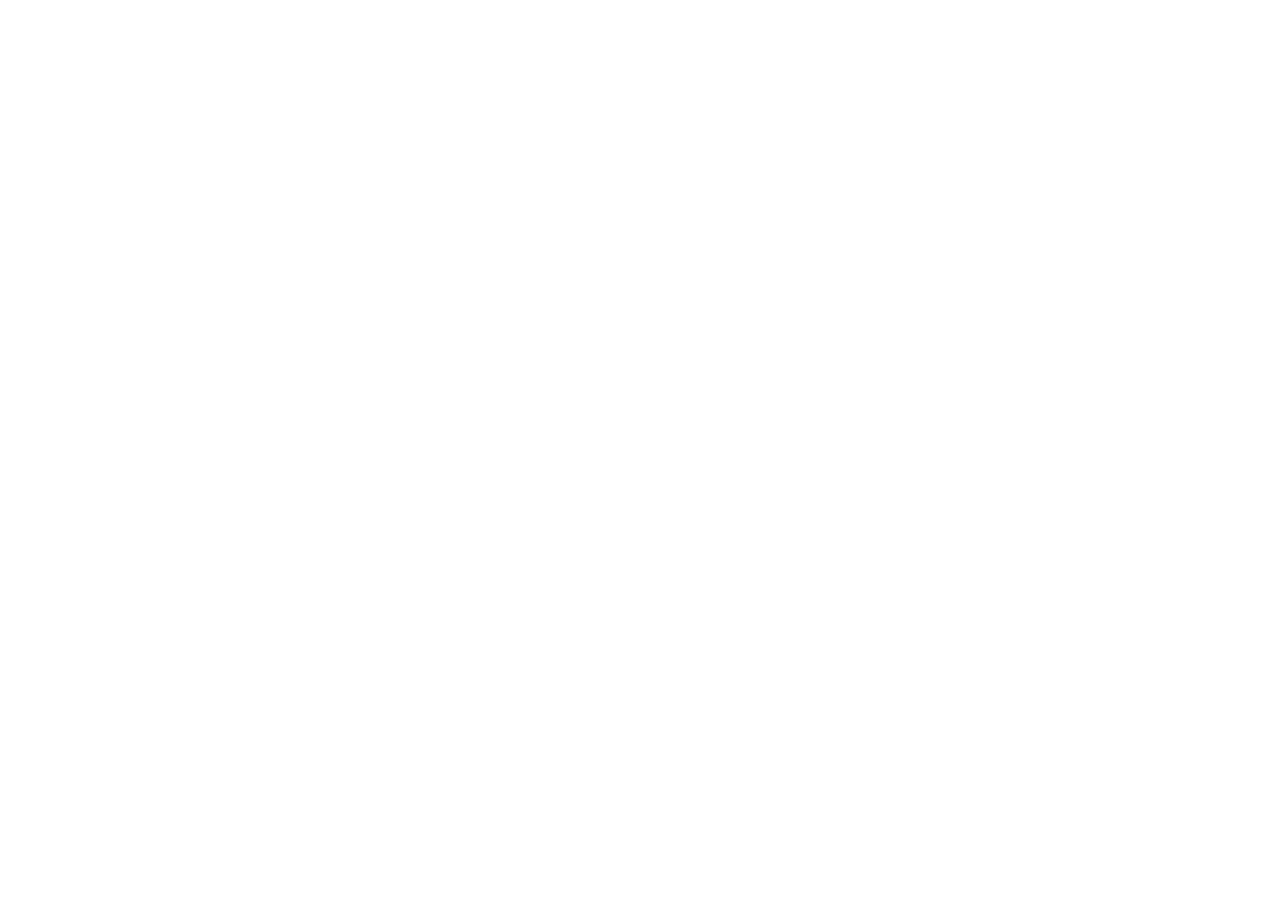
==== index.html @ 645c2c2f "added html" ====
<!DOCTYPE html>
<html lang="en">
<head>
    <meta charset="UTF-8">
    <meta name="viewport" content="width=device-width, initial-scale=1.0">
    <title>Document</title>
</head>
<body>
    
</body>
</html>
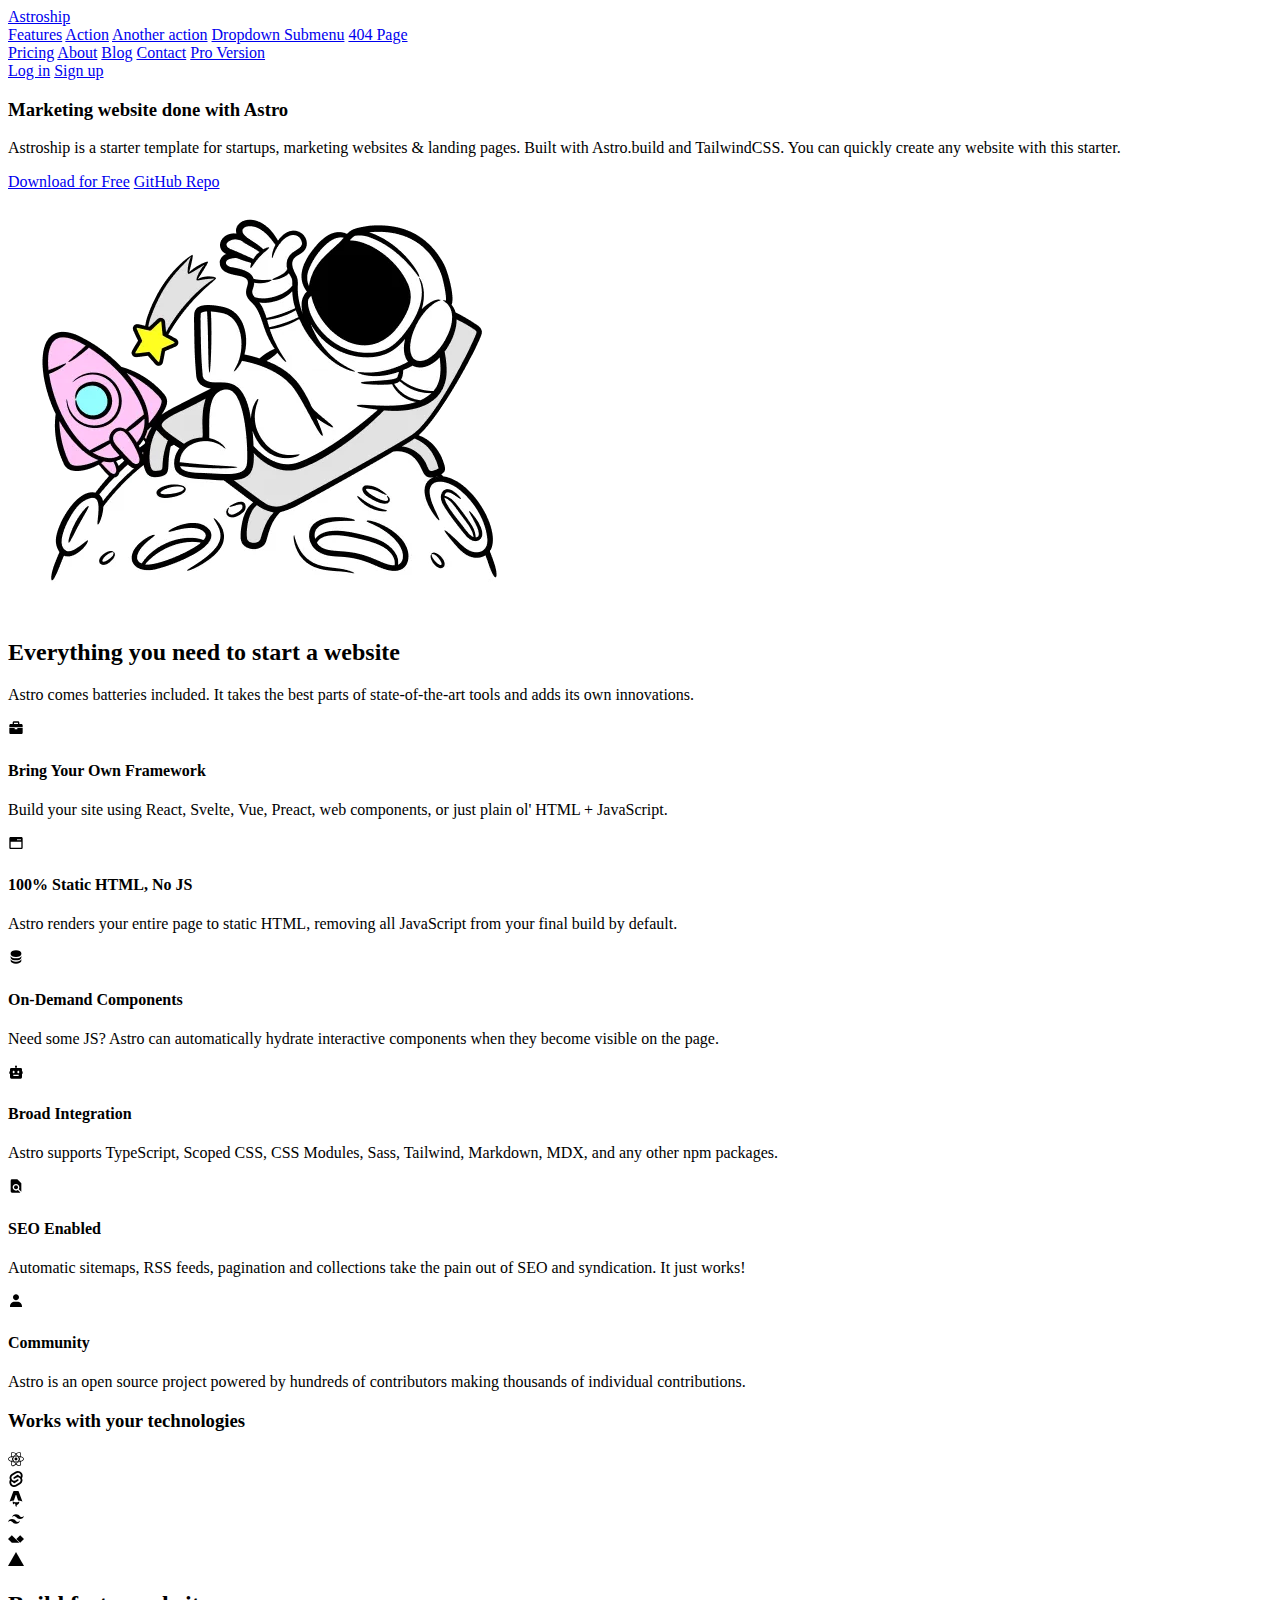
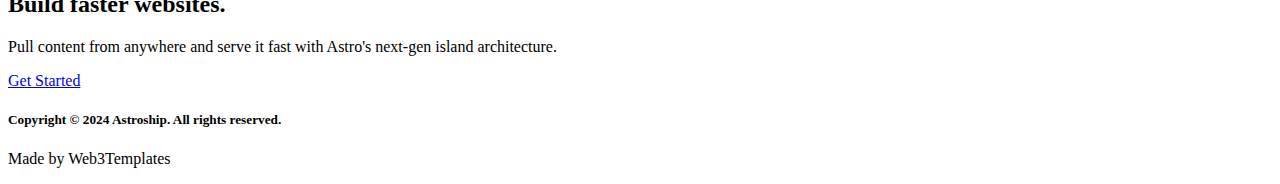
==== commit 688ef7f1: "added index" ====
--- a/index.html
+++ b/index.html
@@ -6,6 +6,232 @@
     <title>Document</title>
 </head>
 <body>
-    
+    <!--NAVBAR DELLA PAGINA-->
+    <nav>
+        <div class="nav__nav-left">
+            <div class="nav__nav-left-logo">
+                <a href="https://astroship.web3templates.com/">Astroship</a>
+            </div>
+        </div>
+        <div class="nav__nav-center">
+            <div class="nav__nav-center-feature">
+                <a href="#">Features</a>
+                <a href="https://astroship.web3templates.com/">Action</a>
+                <a href="https://astroship.web3templates.com/#">Another action</a>
+                <a href="https://astroship.web3templates.com/#">Dropdown Submenu</a>
+                <a href="https://astroship.web3templates.com/404">404 Page</a>
+            </div>
+            <div class="nav__nav-center-feature-menu">
+                <a href="https://astroship.web3templates.com/pricing">Pricing</a>
+                <a href="https://astroship.web3templates.com/about">About</a>
+                <a href="https://astroship.web3templates.com/blog">Blog</a>
+                <a href="https://astroship.web3templates.com/contact">Contact</a>
+                <a href="https://astroship-pro.web3templates.com/">Pro Version</a>
+            </div>
+        </div>
+        <div class="nav__nav-right">
+            <div class="">
+                <a href="https://astroship.web3templates.com/#">Log in</a>
+                <a href="https://astroship.web3templates.com/#https://astroship.web3templates.com/#">Sign up</a>
+            </div>
+        </div>
+    </nav>
+    <!--HEADER DELLA PAGINA-->
+    <header>
+        <div class="header__header-left">
+            <h3>Marketing website done with Astro</h3>
+            <p>Astroship is a starter template for startups, marketing websites & landing pages. Built with Astro.build
+                and TailwindCSS. You can quickly create any website with this starter.</p>
+            <a href="https://web3templates.com/templates/astroship-starter-website-template-for-astro">Download for
+                Free</a>
+            <a href="https://github.com/surjithctly/astroship">GitHub Repo</a>
+        </div>
+        <div class="header__header-right">
+            <img src="hero.DlKDY3ml_Z1VhsC8.webp" alt="Austronaut in the air">
+        </div>
+    </header>
+    <!--MAIN DELLA PAGINA-->
+    <main>
+        <!--SEZIONE UNO-->
+        <section>
+            <div class="main__main-top">
+                <div class="main__main-top-titolo">
+                    <h2>Everything you need to start a website</h2>
+                    <p>Astro comes batteries included. It takes the best parts of state-of-the-art tools and adds its
+                        own
+                        innovations.</p>
+                </div>
+            </div>
+            <div class="main__main-top-content-1">
+                <svg width="1em" height="1em" viewBox="0 0 24 24" class="text-white" data-icon="bx:bxs-briefcase">
+                    <symbol id="ai:bx:bxs-briefcase">
+                        <path
+                            d="M20 6h-3V4c0-1.103-.897-2-2-2H9c-1.103 0-2 .897-2 2v2H4c-1.103 0-2 .897-2 2v3h20V8c0-1.103-.897-2-2-2zM9 4h6v2H9V4zm5 10h-4v-2H2v7c0 1.103.897 2 2 2h16c1.103 0 2-.897 2-2v-7h-8v2z"
+                            fill="currentColor"></path>
+                    </symbol>
+                    <use xlink:href="#ai:bx:bxs-briefcase"></use>
+                </svg>
+                <h4>Bring Your Own Framework</h4>
+                <p>Build your site using React, Svelte, Vue, Preact, web components, or just plain ol' HTML +
+                    JavaScript.</p>
+            </div>
+            <div class="main__main-top-content-2">
+                <svg width="1em" height="1em" viewBox="0 0 24 24" class="text-white" data-icon="bx:bxs-window-alt">
+                    <symbol id="ai:bx:bxs-window-alt">
+                        <path
+                            d="M20 3H4c-1.103 0-2 .897-2 2v14c0 1.103.897 2 2 2h16c1.103 0 2-.897 2-2V5c0-1.103-.897-2-2-2zm-3 3h2v2h-2V6zm-3 0h2v2h-2V6zM4 19v-9h16.001l.001 9H4z"
+                            fill="currentColor"></path>
+                    </symbol>
+                    <use xlink:href="#ai:bx:bxs-window-alt"></use>
+                </svg>
+                <h4>100% Static HTML, No JS</h4>
+                <p>Astro renders your entire page to static HTML, removing all JavaScript from your final build by
+                    default.</p>
+            </div>
+            <div class="main__main-top-content-3">
+                <svg width="1em" height="1em" viewBox="0 0 24 24" class="text-white" data-icon="bx:bxs-data">
+                    <symbol id="ai:bx:bxs-data">
+                        <path
+                            d="M20 6c0-2.168-3.663-4-8-4S4 3.832 4 6v2c0 2.168 3.663 4 8 4s8-1.832 8-4V6zm-8 13c-4.337 0-8-1.832-8-4v3c0 2.168 3.663 4 8 4s8-1.832 8-4v-3c0 2.168-3.663 4-8 4z"
+                            fill="currentColor"></path>
+                        <path d="M20 10c0 2.168-3.663 4-8 4s-8-1.832-8-4v3c0 2.168 3.663 4 8 4s8-1.832 8-4v-3z"
+                            fill="currentColor"></path>
+                    </symbol>
+                    <use xlink:href="#ai:bx:bxs-data"></use>
+                </svg>
+                <h4>On-Demand Components</h4>
+                <p>Need some JS? Astro can automatically hydrate interactive components when they become visible on the
+                    page.</p>
+            </div>
+            <div class="main__main-top-content-4">
+                <svg width="1em" height="1em" viewBox="0 0 24 24" class="text-white" data-icon="bx:bxs-bot">
+                    <symbol id="ai:bx:bxs-bot">
+                        <path
+                            d="M21 10.975V8a2 2 0 0 0-2-2h-6V4.688c.305-.274.5-.668.5-1.11a1.5 1.5 0 0 0-3 0c0 .442.195.836.5 1.11V6H5a2 2 0 0 0-2 2v2.998l-.072.005A.999.999 0 0 0 2 12v2a1 1 0 0 0 1 1v5a2 2 0 0 0 2 2h14a2 2 0 0 0 2-2v-5a1 1 0 0 0 1-1v-1.938a1.004 1.004 0 0 0-.072-.455c-.202-.488-.635-.605-.928-.632zM7 12c0-1.104.672-2 1.5-2s1.5.896 1.5 2s-.672 2-1.5 2S7 13.104 7 12zm8.998 6c-1.001-.003-7.997 0-7.998 0v-2s7.001-.002 8.002 0l-.004 2zm-.498-4c-.828 0-1.5-.896-1.5-2s.672-2 1.5-2s1.5.896 1.5 2s-.672 2-1.5 2z"
+                            fill="currentColor"></path>
+                    </symbol>
+                    <use xlink:href="#ai:bx:bxs-bot"></use>
+                </svg>
+                <h4>Broad Integration</h4>
+                <p>Astro supports TypeScript, Scoped CSS, CSS Modules, Sass, Tailwind, Markdown, MDX, and any other npm
+                    packages.</p>
+            </div>
+            <div class="main__main-content-top-5">
+                <svg width="1em" height="1em" viewBox="0 0 24 24" class="text-white" data-icon="bx:bxs-file-find">
+                    <symbol id="ai:bx:bxs-file-find">
+                        <path
+                            d="M6 22h12c.178 0 .348-.03.512-.074l-3.759-3.759A4.966 4.966 0 0 1 12 19c-2.757 0-5-2.243-5-5s2.243-5 5-5s5 2.243 5 5a4.964 4.964 0 0 1-.833 2.753l3.759 3.759c.044-.164.074-.334.074-.512V8l-6-6H6a2 2 0 0 0-2 2v16a2 2 0 0 0 2 2z"
+                            fill="currentColor"></path>
+                        <circle cx="12" cy="14" r="3" fill="currentColor"></circle>
+                    </symbol>
+                    <use xlink:href="#ai:bx:bxs-file-find"></use>
+                </svg>
+                <h4>SEO Enabled</h4>
+                <p>Automatic sitemaps, RSS feeds, pagination and collections take the pain out of SEO and syndication.
+                    It just works!</p>
+            </div>
+            <div class="main__main-content-top-6">
+                <div class="mt-1 bg-black rounded-full  p-2 w-8 h-8 shrink-0"> <svg width="1em" height="1em"
+                        viewBox="0 0 24 24" class="text-white" data-icon="bx:bxs-user">
+                        <symbol id="ai:bx:bxs-user">
+                            <path
+                                d="M7.5 6.5C7.5 8.981 9.519 11 12 11s4.5-2.019 4.5-4.5S14.481 2 12 2S7.5 4.019 7.5 6.5zM20 21h1v-1c0-3.859-3.141-7-7-7h-4c-3.86 0-7 3.141-7 7v1h17z"
+                                fill="currentColor"></path>
+                        </symbol>
+                        <use xlink:href="#ai:bx:bxs-user"></use>
+                    </svg> </div>
+                <h4>Community</h4>
+                <p>Astro is an open source project powered by hundreds of contributors making thousands of individual
+                    contributions.</p>
+            </div>
+        </section>
+        <!--SEZIONE DUE-->
+        <section>
+            <div class="main__main-center">
+                <div class="main__main-center-top">
+                    <h3>Works with your technologies</h3>
+                </div>
+                <div class="main__main-center-bottom">
+                    <div class="main__main-center-bottom-logo-1">
+                        <svg width="1em" height="1em" viewBox="0 0 24 24" class="size-8 md:size-12"
+                            data-icon="simple-icons:react">
+                            <symbol id="ai:simple-icons:react">
+                                <path fill="currentColor"
+                                    d="M14.23 12.004a2.236 2.236 0 0 1-2.235 2.236a2.236 2.236 0 0 1-2.236-2.236a2.236 2.236 0 0 1 2.235-2.236a2.236 2.236 0 0 1 2.236 2.236m2.648-10.69c-1.346 0-3.107.96-4.888 2.622c-1.78-1.653-3.542-2.602-4.887-2.602c-.41 0-.783.093-1.106.278c-1.375.793-1.683 3.264-.973 6.365C1.98 8.917 0 10.42 0 12.004c0 1.59 1.99 3.097 5.043 4.03c-.704 3.113-.39 5.588.988 6.38c.32.187.69.275 1.102.275c1.345 0 3.107-.96 4.888-2.624c1.78 1.654 3.542 2.603 4.887 2.603c.41 0 .783-.09 1.106-.275c1.374-.792 1.683-3.263.973-6.365C22.02 15.096 24 13.59 24 12.004c0-1.59-1.99-3.097-5.043-4.032c.704-3.11.39-5.587-.988-6.38a2.17 2.17 0 0 0-1.092-.278zm-.005 1.09v.006c.225 0 .406.044.558.127c.666.382.955 1.835.73 3.704c-.054.46-.142.945-.25 1.44a23.5 23.5 0 0 0-3.107-.534A24 24 0 0 0 12.769 4.7c1.592-1.48 3.087-2.292 4.105-2.295zm-9.77.02c1.012 0 2.514.808 4.11 2.28c-.686.72-1.37 1.537-2.02 2.442a23 23 0 0 0-3.113.538a15 15 0 0 1-.254-1.42c-.23-1.868.054-3.32.714-3.707c.19-.09.4-.127.563-.132zm4.882 3.05q.684.704 1.36 1.564c-.44-.02-.89-.034-1.345-.034q-.691-.001-1.36.034c.44-.572.895-1.096 1.345-1.565zM12 8.1c.74 0 1.477.034 2.202.093q.61.874 1.183 1.86q.557.961 1.018 1.946c-.308.655-.646 1.31-1.013 1.95c-.38.66-.773 1.288-1.18 1.87a25.6 25.6 0 0 1-4.412.005a27 27 0 0 1-1.183-1.86q-.557-.961-1.018-1.946a25 25 0 0 1 1.013-1.954c.38-.66.773-1.286 1.18-1.868A25 25 0 0 1 12 8.098zm-3.635.254c-.24.377-.48.763-.704 1.16q-.336.585-.635 1.174c-.265-.656-.49-1.31-.676-1.947c.64-.15 1.315-.283 2.015-.386zm7.26 0q1.044.153 2.006.387c-.18.632-.405 1.282-.66 1.933a26 26 0 0 0-1.345-2.32zm3.063.675q.727.226 1.375.498c1.732.74 2.852 1.708 2.852 2.476c-.005.768-1.125 1.74-2.857 2.475c-.42.18-.88.342-1.355.493a24 24 0 0 0-1.1-2.98c.45-1.017.81-2.01 1.085-2.964zm-13.395.004c.278.96.645 1.957 1.1 2.98a23 23 0 0 0-1.086 2.964c-.484-.15-.944-.318-1.37-.5c-1.732-.737-2.852-1.706-2.852-2.474s1.12-1.742 2.852-2.476c.42-.18.88-.342 1.356-.494m11.678 4.28c.265.657.49 1.312.676 1.948c-.64.157-1.316.29-2.016.39a26 26 0 0 0 1.341-2.338zm-9.945.02c.2.392.41.783.64 1.175q.345.586.705 1.143a22 22 0 0 1-2.006-.386c.18-.63.406-1.282.66-1.933zM17.92 16.32c.112.493.2.968.254 1.423c.23 1.868-.054 3.32-.714 3.708c-.147.09-.338.128-.563.128c-1.012 0-2.514-.807-4.11-2.28c.686-.72 1.37-1.536 2.02-2.44c1.107-.118 2.154-.3 3.113-.54zm-11.83.01c.96.234 2.006.415 3.107.532c.66.905 1.345 1.727 2.035 2.446c-1.595 1.483-3.092 2.295-4.11 2.295a1.2 1.2 0 0 1-.553-.132c-.666-.38-.955-1.834-.73-3.703c.054-.46.142-.944.25-1.438zm4.56.64q.661.032 1.345.034q.691.001 1.36-.034c-.44.572-.895 1.095-1.345 1.565q-.684-.706-1.36-1.565">
+                                </path>
+                            </symbol>
+                            <use xlink:href="#ai:simple-icons:react"></use>
+                        </svg>
+                    </div>
+                    <div class="main__main-center-bottom-logo-2">
+                        <svg width="1em" height="1em" viewBox="0 0 24 24" class="size-8 md:size-12"
+                            data-icon="simple-icons:svelte">
+                            <symbol id="ai:simple-icons:svelte">
+                                <path fill="currentColor"
+                                    d="M10.354 21.125a4.44 4.44 0 0 1-4.765-1.767a4.1 4.1 0 0 1-.703-3.107a4 4 0 0 1 .134-.522l.105-.321l.287.21a7.2 7.2 0 0 0 2.186 1.092l.208.063l-.02.208a1.25 1.25 0 0 0 .226.83a1.34 1.34 0 0 0 1.435.533a1.2 1.2 0 0 0 .343-.15l5.59-3.562a1.16 1.16 0 0 0 .524-.778a1.24 1.24 0 0 0-.211-.937a1.34 1.34 0 0 0-1.435-.533a1.2 1.2 0 0 0-.343.15l-2.133 1.36a4 4 0 0 1-1.135.499a4.44 4.44 0 0 1-4.765-1.766a4.1 4.1 0 0 1-.702-3.108a3.86 3.86 0 0 1 1.742-2.582l5.589-3.563a4 4 0 0 1 1.135-.499a4.44 4.44 0 0 1 4.765 1.767a4.1 4.1 0 0 1 .703 3.107a4 4 0 0 1-.134.522l-.105.321l-.286-.21a7.2 7.2 0 0 0-2.187-1.093l-.208-.063l.02-.207a1.25 1.25 0 0 0-.226-.831a1.34 1.34 0 0 0-1.435-.532a1.2 1.2 0 0 0-.343.15L8.62 9.368a1.16 1.16 0 0 0-.524.778a1.24 1.24 0 0 0 .211.937a1.34 1.34 0 0 0 1.435.533a1.2 1.2 0 0 0 .344-.151l2.132-1.36a4 4 0 0 1 1.135-.498a4.44 4.44 0 0 1 4.765 1.766a4.1 4.1 0 0 1 .702 3.108a3.86 3.86 0 0 1-1.742 2.583l-5.589 3.562a4 4 0 0 1-1.135.499m10.358-17.95C18.484-.015 14.082-.96 10.9 1.068L5.31 4.63a6.4 6.4 0 0 0-2.896 4.295a6.75 6.75 0 0 0 .666 4.336a6.4 6.4 0 0 0-.96 2.396a6.83 6.83 0 0 0 1.168 5.167c2.229 3.19 6.63 4.135 9.812 2.108l5.59-3.562a6.4 6.4 0 0 0 2.896-4.295a6.76 6.76 0 0 0-.665-4.336a6.4 6.4 0 0 0 .958-2.396a6.83 6.83 0 0 0-1.167-5.168">
+                                </path>
+                            </symbol>
+                            <use xlink:href="#ai:simple-icons:svelte"></use>
+                        </svg>
+                    </div>
+                    <div class="main__main-center-bottom-logo-3">
+                        <svg width="1em" height="1em" viewBox="0 0 24 24" class="size-8 md:size-12"
+                            data-icon="simple-icons:astro">
+                            <symbol id="ai:simple-icons:astro">
+                                <path fill="currentColor"
+                                    d="M8.358 20.162c-1.186-1.07-1.532-3.316-1.038-4.944c.856 1.026 2.043 1.352 3.272 1.535c1.897.283 3.76.177 5.522-.678c.202-.098.388-.229.608-.36c.166.473.209.95.151 1.437c-.14 1.185-.738 2.1-1.688 2.794c-.38.277-.782.525-1.175.787c-1.205.804-1.531 1.747-1.078 3.119l.044.148a3.16 3.16 0 0 1-1.407-1.188a3.3 3.3 0 0 1-.544-1.815c-.004-.32-.004-.642-.048-.958c-.106-.769-.472-1.113-1.161-1.133c-.707-.02-1.267.411-1.415 1.09c-.012.053-.028.104-.045.165zm-5.961-4.445s3.24-1.575 6.49-1.575l2.451-7.565c.092-.366.36-.614.662-.614s.57.248.662.614l2.45 7.565c3.85 0 6.491 1.575 6.491 1.575L16.088.727C15.93.285 15.663 0 15.303 0H8.697c-.36 0-.615.285-.784.727z">
+                                </path>
+                            </symbol>
+                            <use xlink:href="#ai:simple-icons:astro"></use>
+                        </svg>
+                    </div>
+                    <div class="main__main-center-bottom-logo-4">
+                        <svg width="1em" height="1em" viewBox="0 0 24 24" class="size-8 md:size-16"
+                            data-icon="simple-icons:tailwindcss">
+                            <symbol id="ai:simple-icons:tailwindcss">
+                                <path fill="currentColor"
+                                    d="M12.001 4.8q-4.8 0-6 4.8q1.8-2.4 4.2-1.8c.913.228 1.565.89 2.288 1.624C13.666 10.618 15.027 12 18.001 12q4.8 0 6-4.8q-1.8 2.4-4.2 1.8c-.913-.228-1.565-.89-2.288-1.624C16.337 6.182 14.976 4.8 12.001 4.8m-6 7.2q-4.8 0-6 4.8q1.8-2.4 4.2-1.8c.913.228 1.565.89 2.288 1.624c1.177 1.194 2.538 2.576 5.512 2.576q4.8 0 6-4.8q-1.8 2.4-4.2 1.8c-.913-.228-1.565-.89-2.288-1.624C10.337 13.382 8.976 12 6.001 12">
+                                </path>
+                            </symbol>
+                            <use xlink:href="#ai:simple-icons:tailwindcss"></use>
+                        </svg>
+                    </div>
+                    <div class="main__main-center-bottom-logo-5">
+                        <svg width="1em" height="1em" viewBox="0 0 24 24" class="size-8 md:size-16"
+                            data-icon="simple-icons:alpinedotjs">
+                            <symbol id="ai:simple-icons:alpinedotjs">
+                                <path fill="currentColor"
+                                    d="m24 12l-5.72 5.746l-5.724-5.741l5.724-5.75zM5.72 6.254L0 12l5.72 5.746h11.44z">
+                                </path>
+                            </symbol>
+                            <use xlink:href="#ai:simple-icons:alpinedotjs"></use>
+                        </svg>
+                    </div>
+                    <div class="main__main-center-bottom-logo-6">
+                        <svg width="1em" height="1em" viewBox="0 0 24 24" class="size-8 md:size-12"
+                            data-icon="simple-icons:vercel">
+                            <symbol id="ai:simple-icons:vercel">
+                                <path fill="currentColor" d="M24 22.525H0l12-21.05z"></path>
+                            </symbol>
+                            <use xlink:href="#ai:simple-icons:vercel"></use>
+                        </svg>
+                    </div>
+                </div>
+            </div>
+        </section>
+        <!--SEZIONE TRE-->
+        <section>
+            <h2>Build faster websites.</h2>
+            <p>Pull content from anywhere and serve it fast with Astro's next-gen island architecture.</p>
+            <a href="https://astroship.web3templates.com/#">Get Started</a>
+        </section>
+    </main>
+    <!--FOOTER DELLA PAGINA-->
+    <footer>
+        <div class="footer__footer-center">
+            <h5>Copyright © 2024 Astroship. All rights reserved.</h5>
+            <p>Made by Web3Templates</p>
+        </div>
+    </footer>
 </body>
 </html>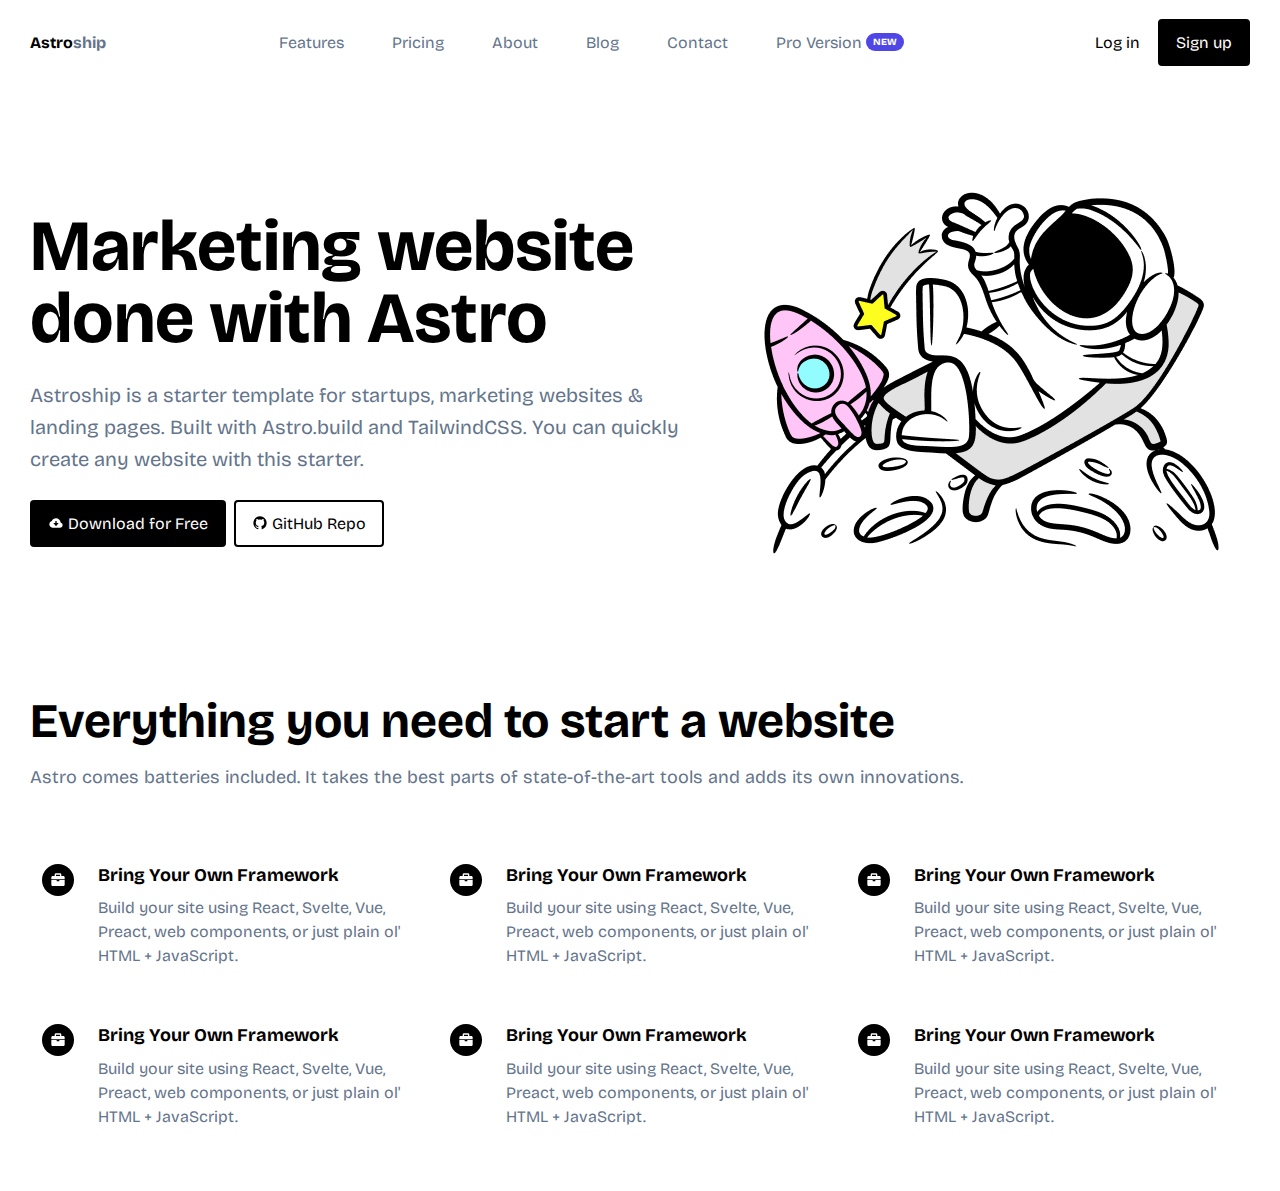
==== commit b3193102: "Added homepage first touch" ====
--- a/index.html
+++ b/index.html
@@ -3,235 +3,160 @@
 <head>
     <meta charset="UTF-8">
     <meta name="viewport" content="width=device-width, initial-scale=1.0">
-    <title>Document</title>
+    <title>AstroShip - Homepage</title>
+    
+    <link rel="stylesheet" href="./css/index.css" />
 </head>
 <body>
-    <!--NAVBAR DELLA PAGINA-->
-    <nav>
-        <div class="nav__nav-left">
-            <div class="nav__nav-left-logo">
-                <a href="https://astroship.web3templates.com/">Astroship</a>
+    
+    <nav class="wrapper justify-center">
+        <div class="container flex items-center">
+            <div class="nav__logo">
+                <a href="/" class="flex">
+                    <span class="nav__logo-left color-primary">Astro</span>
+                    <span class="nav__logo-right">ship</span>
+                </a>
             </div>
-        </div>
-        <div class="nav__nav-center">
-            <div class="nav__nav-center-feature">
-                <a href="#">Features</a>
-                <a href="https://astroship.web3templates.com/">Action</a>
-                <a href="https://astroship.web3templates.com/#">Another action</a>
-                <a href="https://astroship.web3templates.com/#">Dropdown Submenu</a>
-                <a href="https://astroship.web3templates.com/404">404 Page</a>
+            <div class="nav__menu flex flex-grow justify-center">
+                <div class="nav__menu-item">
+                    <a href="/features">Features</a>
+                </div>
+                <div class="nav__menu-item">
+                    <a href="/pricing">Pricing</a>
+                </div>
+                <div class="nav__menu-item">
+                    <a href="/about">About</a>
+                </div>
+                <div class="nav__menu-item">
+                    <a href="/blog">Blog</a>
+                </div>
+                <div class="nav__menu-item">
+                    <a href="/contact">Contact</a>
+                </div>
+                <div class="nav__menu-item flex items-center gap-1">
+                    <a href="/pro-version">Pro Version</a>
+                    <span class="label__new">NEW</span>
+                </div>
             </div>
-            <div class="nav__nav-center-feature-menu">
-                <a href="https://astroship.web3templates.com/pricing">Pricing</a>
-                <a href="https://astroship.web3templates.com/about">About</a>
-                <a href="https://astroship.web3templates.com/blog">Blog</a>
-                <a href="https://astroship.web3templates.com/contact">Contact</a>
-                <a href="https://astroship-pro.web3templates.com/">Pro Version</a>
-            </div>
-        </div>
-        <div class="nav__nav-right">
-            <div class="">
-                <a href="https://astroship.web3templates.com/#">Log in</a>
-                <a href="https://astroship.web3templates.com/#https://astroship.web3templates.com/#">Sign up</a>
+            <div class="nav__actions flex">
+                <button class="btn btn-wt">Log in</button>
+                <button class="btn btn-bb">Sign up</button>
             </div>
         </div>
     </nav>
-    <!--HEADER DELLA PAGINA-->
-    <header>
-        <div class="header__header-left">
-            <h3>Marketing website done with Astro</h3>
-            <p>Astroship is a starter template for startups, marketing websites & landing pages. Built with Astro.build
-                and TailwindCSS. You can quickly create any website with this starter.</p>
-            <a href="https://web3templates.com/templates/astroship-starter-website-template-for-astro">Download for
-                Free</a>
-            <a href="https://github.com/surjithctly/astroship">GitHub Repo</a>
-        </div>
-        <div class="header__header-right">
-            <img src="hero.DlKDY3ml_Z1VhsC8.webp" alt="Austronaut in the air">
+
+    <header class="wrapper section">
+        <div class="container flex items-center">
+            <div class="hero__left">
+                <h1>Marketing website done with Astro</h1>
+                <p>Astroship is a starter template for startups, marketing websites & landing pages. Built with Astro.build and TailwindCSS. You can quickly create any website with this starter.</p>
+                <div class="hero__left-cta flex gap-2">
+                    <button class="btn btn-bb">
+                        <svg width="1em" height="1em" viewBox="0 0 24 24" class="text-white w-5 h-5" data-icon="bx:bxs-cloud-download">  <symbol id="ai:bx:bxs-cloud-download"><path d="M18.944 11.112C18.507 7.67 15.56 5 12 5C9.244 5 6.85 6.61 5.757 9.149C3.609 9.792 2 11.82 2 14c0 2.657 2.089 4.815 4.708 4.971V19H17.99v-.003L18 19c2.206 0 4-1.794 4-4a4.008 4.008 0 0 0-3.056-3.888zM8 12h3V9h2v3h3l-4 5l-4-5z"></path></symbol><use xlink:href="#ai:bx:bxs-cloud-download"></use>  </svg>
+                        Download for Free
+                    </button>
+                    <button class="btn btn-wb">
+                        <svg width="1em" height="1em" viewBox="0 0 24 24" class="text-black w-4 h-4" data-icon="bx:bxl-github">  <symbol id="ai:bx:bxl-github"><path fill-rule="evenodd" clip-rule="evenodd" d="M12.026 2c-5.509 0-9.974 4.465-9.974 9.974c0 4.406 2.857 8.145 6.821 9.465c.499.09.679-.217.679-.481c0-.237-.008-.865-.011-1.696c-2.775.602-3.361-1.338-3.361-1.338c-.452-1.152-1.107-1.459-1.107-1.459c-.905-.619.069-.605.069-.605c1.002.07 1.527 1.028 1.527 1.028c.89 1.524 2.336 1.084 2.902.829c.091-.645.351-1.085.635-1.334c-2.214-.251-4.542-1.107-4.542-4.93c0-1.087.389-1.979 1.024-2.675c-.101-.253-.446-1.268.099-2.64c0 0 .837-.269 2.742 1.021a9.582 9.582 0 0 1 2.496-.336a9.554 9.554 0 0 1 2.496.336c1.906-1.291 2.742-1.021 2.742-1.021c.545 1.372.203 2.387.099 2.64c.64.696 1.024 1.587 1.024 2.675c0 3.833-2.33 4.675-4.552 4.922c.355.308.675.916.675 1.846c0 1.334-.012 2.41-.012 2.737c0 .267.178.577.687.479C19.146 20.115 22 16.379 22 11.974C22 6.465 17.535 2 12.026 2z"></path></symbol><use xlink:href="#ai:bx:bxl-github"></use>  </svg>
+                        GitHub Repo
+                    </button>
+                </div>
+            </div>
+            <div class="hero__right">
+                <img src="./assets/hero_right.png" alt="Hero section image" />
+            </div>
         </div>
     </header>
-    <!--MAIN DELLA PAGINA-->
+
     <main>
-        <!--SEZIONE UNO-->
-        <section>
-            <div class="main__main-top">
-                <div class="main__main-top-titolo">
+        <section class="wrapper section" id="sec-1">
+            <div class="container">
+                <div class="sec-1__title">
                     <h2>Everything you need to start a website</h2>
-                    <p>Astro comes batteries included. It takes the best parts of state-of-the-art tools and adds its
-                        own
-                        innovations.</p>
+                    <p>Astro comes batteries included. It takes the best parts of state-of-the-art tools and adds its own innovations.</p>
                 </div>
-            </div>
-            <div class="main__main-top-content-1">
-                <svg width="1em" height="1em" viewBox="0 0 24 24" class="text-white" data-icon="bx:bxs-briefcase">
-                    <symbol id="ai:bx:bxs-briefcase">
-                        <path
-                            d="M20 6h-3V4c0-1.103-.897-2-2-2H9c-1.103 0-2 .897-2 2v2H4c-1.103 0-2 .897-2 2v3h20V8c0-1.103-.897-2-2-2zM9 4h6v2H9V4zm5 10h-4v-2H2v7c0 1.103.897 2 2 2h16c1.103 0 2-.897 2-2v-7h-8v2z"
-                            fill="currentColor"></path>
-                    </symbol>
-                    <use xlink:href="#ai:bx:bxs-briefcase"></use>
-                </svg>
-                <h4>Bring Your Own Framework</h4>
-                <p>Build your site using React, Svelte, Vue, Preact, web components, or just plain ol' HTML +
-                    JavaScript.</p>
-            </div>
-            <div class="main__main-top-content-2">
-                <svg width="1em" height="1em" viewBox="0 0 24 24" class="text-white" data-icon="bx:bxs-window-alt">
-                    <symbol id="ai:bx:bxs-window-alt">
-                        <path
-                            d="M20 3H4c-1.103 0-2 .897-2 2v14c0 1.103.897 2 2 2h16c1.103 0 2-.897 2-2V5c0-1.103-.897-2-2-2zm-3 3h2v2h-2V6zm-3 0h2v2h-2V6zM4 19v-9h16.001l.001 9H4z"
-                            fill="currentColor"></path>
-                    </symbol>
-                    <use xlink:href="#ai:bx:bxs-window-alt"></use>
-                </svg>
-                <h4>100% Static HTML, No JS</h4>
-                <p>Astro renders your entire page to static HTML, removing all JavaScript from your final build by
-                    default.</p>
-            </div>
-            <div class="main__main-top-content-3">
-                <svg width="1em" height="1em" viewBox="0 0 24 24" class="text-white" data-icon="bx:bxs-data">
-                    <symbol id="ai:bx:bxs-data">
-                        <path
-                            d="M20 6c0-2.168-3.663-4-8-4S4 3.832 4 6v2c0 2.168 3.663 4 8 4s8-1.832 8-4V6zm-8 13c-4.337 0-8-1.832-8-4v3c0 2.168 3.663 4 8 4s8-1.832 8-4v-3c0 2.168-3.663 4-8 4z"
-                            fill="currentColor"></path>
-                        <path d="M20 10c0 2.168-3.663 4-8 4s-8-1.832-8-4v3c0 2.168 3.663 4 8 4s8-1.832 8-4v-3z"
-                            fill="currentColor"></path>
-                    </symbol>
-                    <use xlink:href="#ai:bx:bxs-data"></use>
-                </svg>
-                <h4>On-Demand Components</h4>
-                <p>Need some JS? Astro can automatically hydrate interactive components when they become visible on the
-                    page.</p>
-            </div>
-            <div class="main__main-top-content-4">
-                <svg width="1em" height="1em" viewBox="0 0 24 24" class="text-white" data-icon="bx:bxs-bot">
-                    <symbol id="ai:bx:bxs-bot">
-                        <path
-                            d="M21 10.975V8a2 2 0 0 0-2-2h-6V4.688c.305-.274.5-.668.5-1.11a1.5 1.5 0 0 0-3 0c0 .442.195.836.5 1.11V6H5a2 2 0 0 0-2 2v2.998l-.072.005A.999.999 0 0 0 2 12v2a1 1 0 0 0 1 1v5a2 2 0 0 0 2 2h14a2 2 0 0 0 2-2v-5a1 1 0 0 0 1-1v-1.938a1.004 1.004 0 0 0-.072-.455c-.202-.488-.635-.605-.928-.632zM7 12c0-1.104.672-2 1.5-2s1.5.896 1.5 2s-.672 2-1.5 2S7 13.104 7 12zm8.998 6c-1.001-.003-7.997 0-7.998 0v-2s7.001-.002 8.002 0l-.004 2zm-.498-4c-.828 0-1.5-.896-1.5-2s.672-2 1.5-2s1.5.896 1.5 2s-.672 2-1.5 2z"
-                            fill="currentColor"></path>
-                    </symbol>
-                    <use xlink:href="#ai:bx:bxs-bot"></use>
-                </svg>
-                <h4>Broad Integration</h4>
-                <p>Astro supports TypeScript, Scoped CSS, CSS Modules, Sass, Tailwind, Markdown, MDX, and any other npm
-                    packages.</p>
-            </div>
-            <div class="main__main-content-top-5">
-                <svg width="1em" height="1em" viewBox="0 0 24 24" class="text-white" data-icon="bx:bxs-file-find">
-                    <symbol id="ai:bx:bxs-file-find">
-                        <path
-                            d="M6 22h12c.178 0 .348-.03.512-.074l-3.759-3.759A4.966 4.966 0 0 1 12 19c-2.757 0-5-2.243-5-5s2.243-5 5-5s5 2.243 5 5a4.964 4.964 0 0 1-.833 2.753l3.759 3.759c.044-.164.074-.334.074-.512V8l-6-6H6a2 2 0 0 0-2 2v16a2 2 0 0 0 2 2z"
-                            fill="currentColor"></path>
-                        <circle cx="12" cy="14" r="3" fill="currentColor"></circle>
-                    </symbol>
-                    <use xlink:href="#ai:bx:bxs-file-find"></use>
-                </svg>
-                <h4>SEO Enabled</h4>
-                <p>Automatic sitemaps, RSS feeds, pagination and collections take the pain out of SEO and syndication.
-                    It just works!</p>
-            </div>
-            <div class="main__main-content-top-6">
-                <div class="mt-1 bg-black rounded-full  p-2 w-8 h-8 shrink-0"> <svg width="1em" height="1em"
-                        viewBox="0 0 24 24" class="text-white" data-icon="bx:bxs-user">
-                        <symbol id="ai:bx:bxs-user">
-                            <path
-                                d="M7.5 6.5C7.5 8.981 9.519 11 12 11s4.5-2.019 4.5-4.5S14.481 2 12 2S7.5 4.019 7.5 6.5zM20 21h1v-1c0-3.859-3.141-7-7-7h-4c-3.86 0-7 3.141-7 7v1h17z"
-                                fill="currentColor"></path>
-                        </symbol>
-                        <use xlink:href="#ai:bx:bxs-user"></use>
-                    </svg> </div>
-                <h4>Community</h4>
-                <p>Astro is an open source project powered by hundreds of contributors making thousands of individual
-                    contributions.</p>
-            </div>
-        </section>
-        <!--SEZIONE DUE-->
-        <section>
-            <div class="main__main-center">
-                <div class="main__main-center-top">
-                    <h3>Works with your technologies</h3>
-                </div>
-                <div class="main__main-center-bottom">
-                    <div class="main__main-center-bottom-logo-1">
-                        <svg width="1em" height="1em" viewBox="0 0 24 24" class="size-8 md:size-12"
-                            data-icon="simple-icons:react">
-                            <symbol id="ai:simple-icons:react">
-                                <path fill="currentColor"
-                                    d="M14.23 12.004a2.236 2.236 0 0 1-2.235 2.236a2.236 2.236 0 0 1-2.236-2.236a2.236 2.236 0 0 1 2.235-2.236a2.236 2.236 0 0 1 2.236 2.236m2.648-10.69c-1.346 0-3.107.96-4.888 2.622c-1.78-1.653-3.542-2.602-4.887-2.602c-.41 0-.783.093-1.106.278c-1.375.793-1.683 3.264-.973 6.365C1.98 8.917 0 10.42 0 12.004c0 1.59 1.99 3.097 5.043 4.03c-.704 3.113-.39 5.588.988 6.38c.32.187.69.275 1.102.275c1.345 0 3.107-.96 4.888-2.624c1.78 1.654 3.542 2.603 4.887 2.603c.41 0 .783-.09 1.106-.275c1.374-.792 1.683-3.263.973-6.365C22.02 15.096 24 13.59 24 12.004c0-1.59-1.99-3.097-5.043-4.032c.704-3.11.39-5.587-.988-6.38a2.17 2.17 0 0 0-1.092-.278zm-.005 1.09v.006c.225 0 .406.044.558.127c.666.382.955 1.835.73 3.704c-.054.46-.142.945-.25 1.44a23.5 23.5 0 0 0-3.107-.534A24 24 0 0 0 12.769 4.7c1.592-1.48 3.087-2.292 4.105-2.295zm-9.77.02c1.012 0 2.514.808 4.11 2.28c-.686.72-1.37 1.537-2.02 2.442a23 23 0 0 0-3.113.538a15 15 0 0 1-.254-1.42c-.23-1.868.054-3.32.714-3.707c.19-.09.4-.127.563-.132zm4.882 3.05q.684.704 1.36 1.564c-.44-.02-.89-.034-1.345-.034q-.691-.001-1.36.034c.44-.572.895-1.096 1.345-1.565zM12 8.1c.74 0 1.477.034 2.202.093q.61.874 1.183 1.86q.557.961 1.018 1.946c-.308.655-.646 1.31-1.013 1.95c-.38.66-.773 1.288-1.18 1.87a25.6 25.6 0 0 1-4.412.005a27 27 0 0 1-1.183-1.86q-.557-.961-1.018-1.946a25 25 0 0 1 1.013-1.954c.38-.66.773-1.286 1.18-1.868A25 25 0 0 1 12 8.098zm-3.635.254c-.24.377-.48.763-.704 1.16q-.336.585-.635 1.174c-.265-.656-.49-1.31-.676-1.947c.64-.15 1.315-.283 2.015-.386zm7.26 0q1.044.153 2.006.387c-.18.632-.405 1.282-.66 1.933a26 26 0 0 0-1.345-2.32zm3.063.675q.727.226 1.375.498c1.732.74 2.852 1.708 2.852 2.476c-.005.768-1.125 1.74-2.857 2.475c-.42.18-.88.342-1.355.493a24 24 0 0 0-1.1-2.98c.45-1.017.81-2.01 1.085-2.964zm-13.395.004c.278.96.645 1.957 1.1 2.98a23 23 0 0 0-1.086 2.964c-.484-.15-.944-.318-1.37-.5c-1.732-.737-2.852-1.706-2.852-2.474s1.12-1.742 2.852-2.476c.42-.18.88-.342 1.356-.494m11.678 4.28c.265.657.49 1.312.676 1.948c-.64.157-1.316.29-2.016.39a26 26 0 0 0 1.341-2.338zm-9.945.02c.2.392.41.783.64 1.175q.345.586.705 1.143a22 22 0 0 1-2.006-.386c.18-.63.406-1.282.66-1.933zM17.92 16.32c.112.493.2.968.254 1.423c.23 1.868-.054 3.32-.714 3.708c-.147.09-.338.128-.563.128c-1.012 0-2.514-.807-4.11-2.28c.686-.72 1.37-1.536 2.02-2.44c1.107-.118 2.154-.3 3.113-.54zm-11.83.01c.96.234 2.006.415 3.107.532c.66.905 1.345 1.727 2.035 2.446c-1.595 1.483-3.092 2.295-4.11 2.295a1.2 1.2 0 0 1-.553-.132c-.666-.38-.955-1.834-.73-3.703c.054-.46.142-.944.25-1.438zm4.56.64q.661.032 1.345.034q.691.001 1.36-.034c-.44.572-.895 1.095-1.345 1.565q-.684-.706-1.36-1.565">
-                                </path>
-                            </symbol>
-                            <use xlink:href="#ai:simple-icons:react"></use>
-                        </svg>
+                <div class="sec-1__content flex flex-wrap">
+                    <div class="card-info flex">
+                        <div class="card-info__icon">
+                            <div class="card-info__icon-svg">
+                                <svg viewBox="0 0 24 24" class="text-white" data-icon="bx:bxs-briefcase">  <symbol id="ai:bx:bxs-briefcase"><path d="M20 6h-3V4c0-1.103-.897-2-2-2H9c-1.103 0-2 .897-2 2v2H4c-1.103 0-2 .897-2 2v3h20V8c0-1.103-.897-2-2-2zM9 4h6v2H9V4zm5 10h-4v-2H2v7c0 1.103.897 2 2 2h16c1.103 0 2-.897 2-2v-7h-8v2z"></path></symbol><use xlink:href="#ai:bx:bxs-briefcase"></use>  </svg>
+                            </div>
+                        </div>
+                        <div class="card-info__content">
+                            <h5>Bring Your Own Framework</h5>
+                            <p>
+                                Build your site using React, Svelte, Vue, Preact, web components, or just plain ol' HTML + JavaScript.
+                            </p>
+                        </div>
                     </div>
-                    <div class="main__main-center-bottom-logo-2">
-                        <svg width="1em" height="1em" viewBox="0 0 24 24" class="size-8 md:size-12"
-                            data-icon="simple-icons:svelte">
-                            <symbol id="ai:simple-icons:svelte">
-                                <path fill="currentColor"
-                                    d="M10.354 21.125a4.44 4.44 0 0 1-4.765-1.767a4.1 4.1 0 0 1-.703-3.107a4 4 0 0 1 .134-.522l.105-.321l.287.21a7.2 7.2 0 0 0 2.186 1.092l.208.063l-.02.208a1.25 1.25 0 0 0 .226.83a1.34 1.34 0 0 0 1.435.533a1.2 1.2 0 0 0 .343-.15l5.59-3.562a1.16 1.16 0 0 0 .524-.778a1.24 1.24 0 0 0-.211-.937a1.34 1.34 0 0 0-1.435-.533a1.2 1.2 0 0 0-.343.15l-2.133 1.36a4 4 0 0 1-1.135.499a4.44 4.44 0 0 1-4.765-1.766a4.1 4.1 0 0 1-.702-3.108a3.86 3.86 0 0 1 1.742-2.582l5.589-3.563a4 4 0 0 1 1.135-.499a4.44 4.44 0 0 1 4.765 1.767a4.1 4.1 0 0 1 .703 3.107a4 4 0 0 1-.134.522l-.105.321l-.286-.21a7.2 7.2 0 0 0-2.187-1.093l-.208-.063l.02-.207a1.25 1.25 0 0 0-.226-.831a1.34 1.34 0 0 0-1.435-.532a1.2 1.2 0 0 0-.343.15L8.62 9.368a1.16 1.16 0 0 0-.524.778a1.24 1.24 0 0 0 .211.937a1.34 1.34 0 0 0 1.435.533a1.2 1.2 0 0 0 .344-.151l2.132-1.36a4 4 0 0 1 1.135-.498a4.44 4.44 0 0 1 4.765 1.766a4.1 4.1 0 0 1 .702 3.108a3.86 3.86 0 0 1-1.742 2.583l-5.589 3.562a4 4 0 0 1-1.135.499m10.358-17.95C18.484-.015 14.082-.96 10.9 1.068L5.31 4.63a6.4 6.4 0 0 0-2.896 4.295a6.75 6.75 0 0 0 .666 4.336a6.4 6.4 0 0 0-.96 2.396a6.83 6.83 0 0 0 1.168 5.167c2.229 3.19 6.63 4.135 9.812 2.108l5.59-3.562a6.4 6.4 0 0 0 2.896-4.295a6.76 6.76 0 0 0-.665-4.336a6.4 6.4 0 0 0 .958-2.396a6.83 6.83 0 0 0-1.167-5.168">
-                                </path>
-                            </symbol>
-                            <use xlink:href="#ai:simple-icons:svelte"></use>
-                        </svg>
+                    <div class="card-info flex">
+                        <div class="card-info__icon">
+                            <div class="card-info__icon-svg">
+                                <svg viewBox="0 0 24 24" class="text-white" data-icon="bx:bxs-briefcase">  <symbol id="ai:bx:bxs-briefcase"><path d="M20 6h-3V4c0-1.103-.897-2-2-2H9c-1.103 0-2 .897-2 2v2H4c-1.103 0-2 .897-2 2v3h20V8c0-1.103-.897-2-2-2zM9 4h6v2H9V4zm5 10h-4v-2H2v7c0 1.103.897 2 2 2h16c1.103 0 2-.897 2-2v-7h-8v2z"></path></symbol><use xlink:href="#ai:bx:bxs-briefcase"></use>  </svg>
+                            </div>
+                        </div>
+                        <div class="card-info__content">
+                            <h5>Bring Your Own Framework</h5>
+                            <p>
+                                Build your site using React, Svelte, Vue, Preact, web components, or just plain ol' HTML + JavaScript.
+                            </p>
+                        </div>
                     </div>
-                    <div class="main__main-center-bottom-logo-3">
-                        <svg width="1em" height="1em" viewBox="0 0 24 24" class="size-8 md:size-12"
-                            data-icon="simple-icons:astro">
-                            <symbol id="ai:simple-icons:astro">
-                                <path fill="currentColor"
-                                    d="M8.358 20.162c-1.186-1.07-1.532-3.316-1.038-4.944c.856 1.026 2.043 1.352 3.272 1.535c1.897.283 3.76.177 5.522-.678c.202-.098.388-.229.608-.36c.166.473.209.95.151 1.437c-.14 1.185-.738 2.1-1.688 2.794c-.38.277-.782.525-1.175.787c-1.205.804-1.531 1.747-1.078 3.119l.044.148a3.16 3.16 0 0 1-1.407-1.188a3.3 3.3 0 0 1-.544-1.815c-.004-.32-.004-.642-.048-.958c-.106-.769-.472-1.113-1.161-1.133c-.707-.02-1.267.411-1.415 1.09c-.012.053-.028.104-.045.165zm-5.961-4.445s3.24-1.575 6.49-1.575l2.451-7.565c.092-.366.36-.614.662-.614s.57.248.662.614l2.45 7.565c3.85 0 6.491 1.575 6.491 1.575L16.088.727C15.93.285 15.663 0 15.303 0H8.697c-.36 0-.615.285-.784.727z">
-                                </path>
-                            </symbol>
-                            <use xlink:href="#ai:simple-icons:astro"></use>
-                        </svg>
+                    <div class="card-info flex">
+                        <div class="card-info__icon">
+                            <div class="card-info__icon-svg">
+                                <svg viewBox="0 0 24 24" class="text-white" data-icon="bx:bxs-briefcase">  <symbol id="ai:bx:bxs-briefcase"><path d="M20 6h-3V4c0-1.103-.897-2-2-2H9c-1.103 0-2 .897-2 2v2H4c-1.103 0-2 .897-2 2v3h20V8c0-1.103-.897-2-2-2zM9 4h6v2H9V4zm5 10h-4v-2H2v7c0 1.103.897 2 2 2h16c1.103 0 2-.897 2-2v-7h-8v2z"></path></symbol><use xlink:href="#ai:bx:bxs-briefcase"></use>  </svg>
+                            </div>
+                        </div>
+                        <div class="card-info__content">
+                            <h5>Bring Your Own Framework</h5>
+                            <p>
+                                Build your site using React, Svelte, Vue, Preact, web components, or just plain ol' HTML + JavaScript.
+                            </p>
+                        </div>
                     </div>
-                    <div class="main__main-center-bottom-logo-4">
-                        <svg width="1em" height="1em" viewBox="0 0 24 24" class="size-8 md:size-16"
-                            data-icon="simple-icons:tailwindcss">
-                            <symbol id="ai:simple-icons:tailwindcss">
-                                <path fill="currentColor"
-                                    d="M12.001 4.8q-4.8 0-6 4.8q1.8-2.4 4.2-1.8c.913.228 1.565.89 2.288 1.624C13.666 10.618 15.027 12 18.001 12q4.8 0 6-4.8q-1.8 2.4-4.2 1.8c-.913-.228-1.565-.89-2.288-1.624C16.337 6.182 14.976 4.8 12.001 4.8m-6 7.2q-4.8 0-6 4.8q1.8-2.4 4.2-1.8c.913.228 1.565.89 2.288 1.624c1.177 1.194 2.538 2.576 5.512 2.576q4.8 0 6-4.8q-1.8 2.4-4.2 1.8c-.913-.228-1.565-.89-2.288-1.624C10.337 13.382 8.976 12 6.001 12">
-                                </path>
-                            </symbol>
-                            <use xlink:href="#ai:simple-icons:tailwindcss"></use>
-                        </svg>
+                    <div class="card-info flex">
+                        <div class="card-info__icon">
+                            <div class="card-info__icon-svg">
+                                <svg viewBox="0 0 24 24" class="text-white" data-icon="bx:bxs-briefcase">  <symbol id="ai:bx:bxs-briefcase"><path d="M20 6h-3V4c0-1.103-.897-2-2-2H9c-1.103 0-2 .897-2 2v2H4c-1.103 0-2 .897-2 2v3h20V8c0-1.103-.897-2-2-2zM9 4h6v2H9V4zm5 10h-4v-2H2v7c0 1.103.897 2 2 2h16c1.103 0 2-.897 2-2v-7h-8v2z"></path></symbol><use xlink:href="#ai:bx:bxs-briefcase"></use>  </svg>
+                            </div>
+                        </div>
+                        <div class="card-info__content">
+                            <h5>Bring Your Own Framework</h5>
+                            <p>
+                                Build your site using React, Svelte, Vue, Preact, web components, or just plain ol' HTML + JavaScript.
+                            </p>
+                        </div>
                     </div>
-                    <div class="main__main-center-bottom-logo-5">
-                        <svg width="1em" height="1em" viewBox="0 0 24 24" class="size-8 md:size-16"
-                            data-icon="simple-icons:alpinedotjs">
-                            <symbol id="ai:simple-icons:alpinedotjs">
-                                <path fill="currentColor"
-                                    d="m24 12l-5.72 5.746l-5.724-5.741l5.724-5.75zM5.72 6.254L0 12l5.72 5.746h11.44z">
-                                </path>
-                            </symbol>
-                            <use xlink:href="#ai:simple-icons:alpinedotjs"></use>
-                        </svg>
+                    <div class="card-info flex">
+                        <div class="card-info__icon">
+                            <div class="card-info__icon-svg">
+                                <svg viewBox="0 0 24 24" class="text-white" data-icon="bx:bxs-briefcase">  <symbol id="ai:bx:bxs-briefcase"><path d="M20 6h-3V4c0-1.103-.897-2-2-2H9c-1.103 0-2 .897-2 2v2H4c-1.103 0-2 .897-2 2v3h20V8c0-1.103-.897-2-2-2zM9 4h6v2H9V4zm5 10h-4v-2H2v7c0 1.103.897 2 2 2h16c1.103 0 2-.897 2-2v-7h-8v2z"></path></symbol><use xlink:href="#ai:bx:bxs-briefcase"></use>  </svg>
+                            </div>
+                        </div>
+                        <div class="card-info__content">
+                            <h5>Bring Your Own Framework</h5>
+                            <p>
+                                Build your site using React, Svelte, Vue, Preact, web components, or just plain ol' HTML + JavaScript.
+                            </p>
+                        </div>
                     </div>
-                    <div class="main__main-center-bottom-logo-6">
-                        <svg width="1em" height="1em" viewBox="0 0 24 24" class="size-8 md:size-12"
-                            data-icon="simple-icons:vercel">
-                            <symbol id="ai:simple-icons:vercel">
-                                <path fill="currentColor" d="M24 22.525H0l12-21.05z"></path>
-                            </symbol>
-                            <use xlink:href="#ai:simple-icons:vercel"></use>
-                        </svg>
+                    <div class="card-info flex">
+                        <div class="card-info__icon">
+                            <div class="card-info__icon-svg">
+                                <svg viewBox="0 0 24 24" class="text-white" data-icon="bx:bxs-briefcase">  <symbol id="ai:bx:bxs-briefcase"><path d="M20 6h-3V4c0-1.103-.897-2-2-2H9c-1.103 0-2 .897-2 2v2H4c-1.103 0-2 .897-2 2v3h20V8c0-1.103-.897-2-2-2zM9 4h6v2H9V4zm5 10h-4v-2H2v7c0 1.103.897 2 2 2h16c1.103 0 2-.897 2-2v-7h-8v2z"></path></symbol><use xlink:href="#ai:bx:bxs-briefcase"></use>  </svg>
+                            </div>
+                        </div>
+                        <div class="card-info__content">
+                            <h5>Bring Your Own Framework</h5>
+                            <p>
+                                Build your site using React, Svelte, Vue, Preact, web components, or just plain ol' HTML + JavaScript.
+                            </p>
+                        </div>
                     </div>
                 </div>
             </div>
         </section>
-        <!--SEZIONE TRE-->
-        <section>
-            <h2>Build faster websites.</h2>
-            <p>Pull content from anywhere and serve it fast with Astro's next-gen island architecture.</p>
-            <a href="https://astroship.web3templates.com/#">Get Started</a>
-        </section>
     </main>
-    <!--FOOTER DELLA PAGINA-->
-    <footer>
-        <div class="footer__footer-center">
-            <h5>Copyright © 2024 Astroship. All rights reserved.</h5>
-            <p>Made by Web3Templates</p>
-        </div>
-    </footer>
+
 </body>
-</html>+</html>
--- a/css/index.css
+++ b/css/index.css
@@ -0,0 +1,16 @@
+@import url('https://fonts.googleapis.com/css2?family=Bricolage+Grotesque:opsz,wght@12..96,200..800&display=swap');
+
+@import url('./root.css');
+@import url('./main.css');
+
+/* Utilities */
+@import url('./utility/index.css');
+
+/* Pages */
+@import url('./pages/homepage.css');
+
+/* Components */
+@import url('./components/buttons.css');
+@import url('./components/cards.css');
+@import url('./components/navbar.css');
+@import url('./components/hero.css');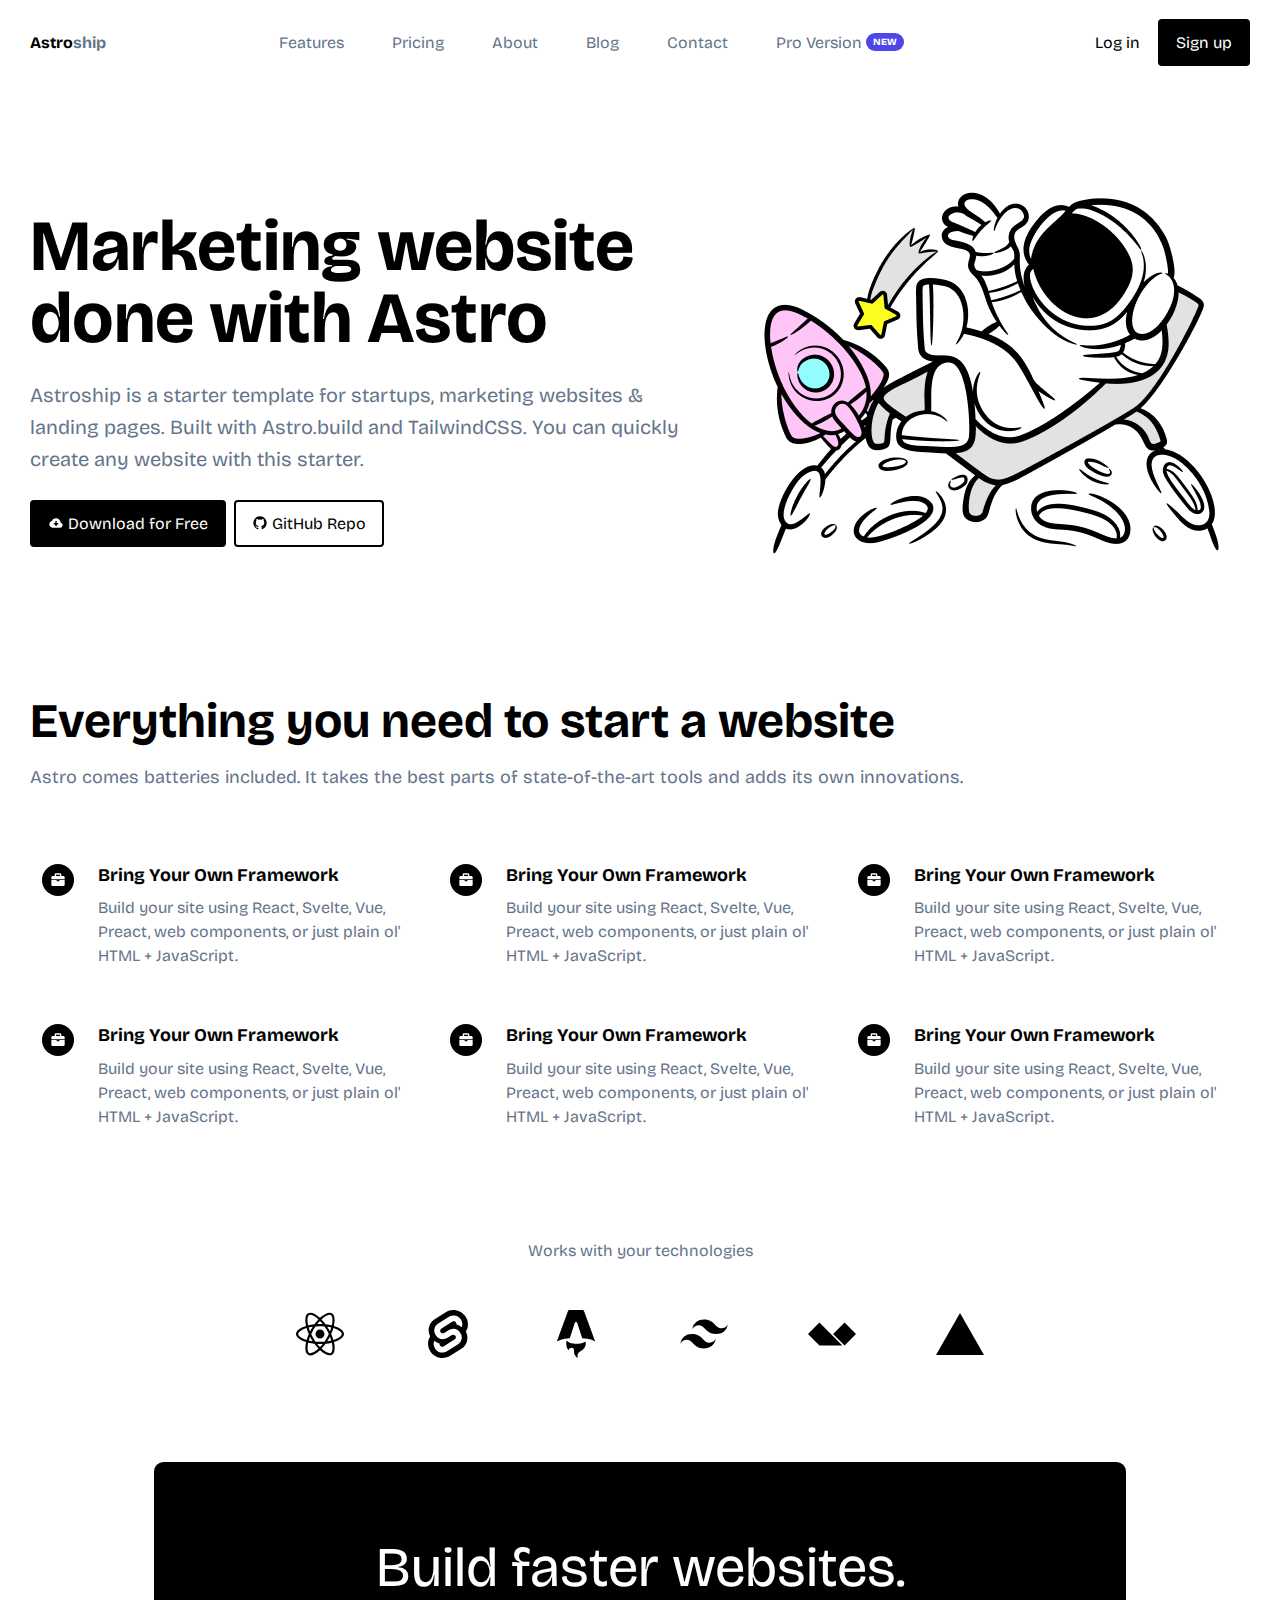
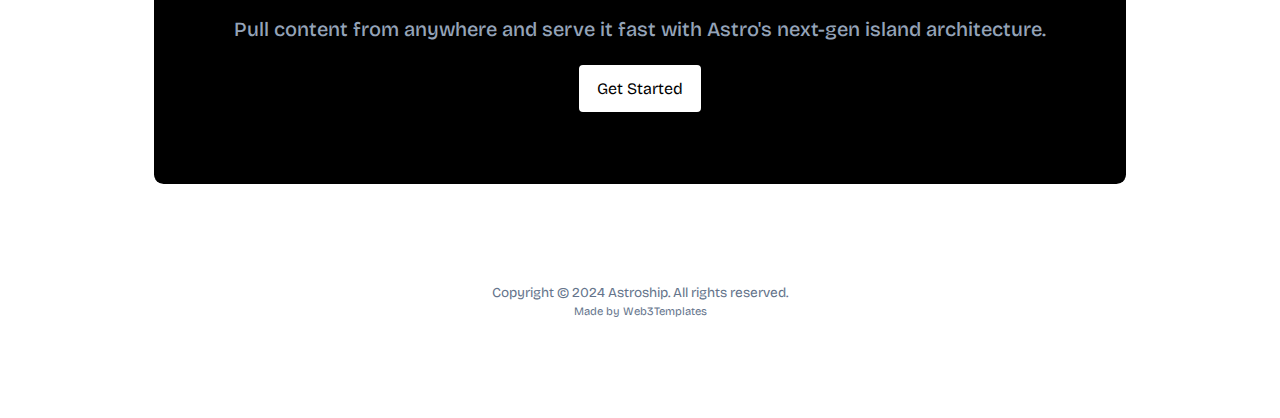
==== commit ec172487: "fished homepage" ====
--- a/index.html
+++ b/index.html
@@ -156,7 +156,50 @@
                 </div>
             </div>
         </section>
+
+        <section class="wrapper section" id="sec-2">
+            <div class="container flex flex-col items-center">
+                <h4 class="color-secondary font-normal">Works with your technologies</h4>
+                <div class="sec-2__logos flex">
+                    <div class="sec-2__logos-item">
+                        <svg width="1em" height="1em" viewBox="0 0 24 24" class="size-8 md:size-12" data-icon="simple-icons:react">  <symbol id="ai:simple-icons:react"><path d="M14.23 12.004a2.236 2.236 0 0 1-2.235 2.236a2.236 2.236 0 0 1-2.236-2.236a2.236 2.236 0 0 1 2.235-2.236a2.236 2.236 0 0 1 2.236 2.236m2.648-10.69c-1.346 0-3.107.96-4.888 2.622c-1.78-1.653-3.542-2.602-4.887-2.602c-.41 0-.783.093-1.106.278c-1.375.793-1.683 3.264-.973 6.365C1.98 8.917 0 10.42 0 12.004c0 1.59 1.99 3.097 5.043 4.03c-.704 3.113-.39 5.588.988 6.38c.32.187.69.275 1.102.275c1.345 0 3.107-.96 4.888-2.624c1.78 1.654 3.542 2.603 4.887 2.603c.41 0 .783-.09 1.106-.275c1.374-.792 1.683-3.263.973-6.365C22.02 15.096 24 13.59 24 12.004c0-1.59-1.99-3.097-5.043-4.032c.704-3.11.39-5.587-.988-6.38a2.17 2.17 0 0 0-1.092-.278zm-.005 1.09v.006c.225 0 .406.044.558.127c.666.382.955 1.835.73 3.704c-.054.46-.142.945-.25 1.44a23.5 23.5 0 0 0-3.107-.534A24 24 0 0 0 12.769 4.7c1.592-1.48 3.087-2.292 4.105-2.295zm-9.77.02c1.012 0 2.514.808 4.11 2.28c-.686.72-1.37 1.537-2.02 2.442a23 23 0 0 0-3.113.538a15 15 0 0 1-.254-1.42c-.23-1.868.054-3.32.714-3.707c.19-.09.4-.127.563-.132zm4.882 3.05q.684.704 1.36 1.564c-.44-.02-.89-.034-1.345-.034q-.691-.001-1.36.034c.44-.572.895-1.096 1.345-1.565zM12 8.1c.74 0 1.477.034 2.202.093q.61.874 1.183 1.86q.557.961 1.018 1.946c-.308.655-.646 1.31-1.013 1.95c-.38.66-.773 1.288-1.18 1.87a25.6 25.6 0 0 1-4.412.005a27 27 0 0 1-1.183-1.86q-.557-.961-1.018-1.946a25 25 0 0 1 1.013-1.954c.38-.66.773-1.286 1.18-1.868A25 25 0 0 1 12 8.098zm-3.635.254c-.24.377-.48.763-.704 1.16q-.336.585-.635 1.174c-.265-.656-.49-1.31-.676-1.947c.64-.15 1.315-.283 2.015-.386zm7.26 0q1.044.153 2.006.387c-.18.632-.405 1.282-.66 1.933a26 26 0 0 0-1.345-2.32zm3.063.675q.727.226 1.375.498c1.732.74 2.852 1.708 2.852 2.476c-.005.768-1.125 1.74-2.857 2.475c-.42.18-.88.342-1.355.493a24 24 0 0 0-1.1-2.98c.45-1.017.81-2.01 1.085-2.964zm-13.395.004c.278.96.645 1.957 1.1 2.98a23 23 0 0 0-1.086 2.964c-.484-.15-.944-.318-1.37-.5c-1.732-.737-2.852-1.706-2.852-2.474s1.12-1.742 2.852-2.476c.42-.18.88-.342 1.356-.494m11.678 4.28c.265.657.49 1.312.676 1.948c-.64.157-1.316.29-2.016.39a26 26 0 0 0 1.341-2.338zm-9.945.02c.2.392.41.783.64 1.175q.345.586.705 1.143a22 22 0 0 1-2.006-.386c.18-.63.406-1.282.66-1.933zM17.92 16.32c.112.493.2.968.254 1.423c.23 1.868-.054 3.32-.714 3.708c-.147.09-.338.128-.563.128c-1.012 0-2.514-.807-4.11-2.28c.686-.72 1.37-1.536 2.02-2.44c1.107-.118 2.154-.3 3.113-.54zm-11.83.01c.96.234 2.006.415 3.107.532c.66.905 1.345 1.727 2.035 2.446c-1.595 1.483-3.092 2.295-4.11 2.295a1.2 1.2 0 0 1-.553-.132c-.666-.38-.955-1.834-.73-3.703c.054-.46.142-.944.25-1.438zm4.56.64q.661.032 1.345.034q.691.001 1.36-.034c-.44.572-.895 1.095-1.345 1.565q-.684-.706-1.36-1.565"></path></symbol><use xlink:href="#ai:simple-icons:react"></use>  </svg>
+                    </div>
+                    <div class="sec-2__logos-item">
+                        <svg width="1em" height="1em" viewBox="0 0 24 24" class="size-8 md:size-12" data-icon="simple-icons:svelte">  <symbol id="ai:simple-icons:svelte"><path d="M10.354 21.125a4.44 4.44 0 0 1-4.765-1.767a4.1 4.1 0 0 1-.703-3.107a4 4 0 0 1 .134-.522l.105-.321l.287.21a7.2 7.2 0 0 0 2.186 1.092l.208.063l-.02.208a1.25 1.25 0 0 0 .226.83a1.34 1.34 0 0 0 1.435.533a1.2 1.2 0 0 0 .343-.15l5.59-3.562a1.16 1.16 0 0 0 .524-.778a1.24 1.24 0 0 0-.211-.937a1.34 1.34 0 0 0-1.435-.533a1.2 1.2 0 0 0-.343.15l-2.133 1.36a4 4 0 0 1-1.135.499a4.44 4.44 0 0 1-4.765-1.766a4.1 4.1 0 0 1-.702-3.108a3.86 3.86 0 0 1 1.742-2.582l5.589-3.563a4 4 0 0 1 1.135-.499a4.44 4.44 0 0 1 4.765 1.767a4.1 4.1 0 0 1 .703 3.107a4 4 0 0 1-.134.522l-.105.321l-.286-.21a7.2 7.2 0 0 0-2.187-1.093l-.208-.063l.02-.207a1.25 1.25 0 0 0-.226-.831a1.34 1.34 0 0 0-1.435-.532a1.2 1.2 0 0 0-.343.15L8.62 9.368a1.16 1.16 0 0 0-.524.778a1.24 1.24 0 0 0 .211.937a1.34 1.34 0 0 0 1.435.533a1.2 1.2 0 0 0 .344-.151l2.132-1.36a4 4 0 0 1 1.135-.498a4.44 4.44 0 0 1 4.765 1.766a4.1 4.1 0 0 1 .702 3.108a3.86 3.86 0 0 1-1.742 2.583l-5.589 3.562a4 4 0 0 1-1.135.499m10.358-17.95C18.484-.015 14.082-.96 10.9 1.068L5.31 4.63a6.4 6.4 0 0 0-2.896 4.295a6.75 6.75 0 0 0 .666 4.336a6.4 6.4 0 0 0-.96 2.396a6.83 6.83 0 0 0 1.168 5.167c2.229 3.19 6.63 4.135 9.812 2.108l5.59-3.562a6.4 6.4 0 0 0 2.896-4.295a6.76 6.76 0 0 0-.665-4.336a6.4 6.4 0 0 0 .958-2.396a6.83 6.83 0 0 0-1.167-5.168"></path></symbol><use xlink:href="#ai:simple-icons:svelte"></use>  </svg>
+                    </div>
+                    <div class="sec-2__logos-item">
+                        <svg width="1em" height="1em" viewBox="0 0 24 24" class="size-8 md:size-12" data-icon="simple-icons:astro">  <symbol id="ai:simple-icons:astro"><path d="M8.358 20.162c-1.186-1.07-1.532-3.316-1.038-4.944c.856 1.026 2.043 1.352 3.272 1.535c1.897.283 3.76.177 5.522-.678c.202-.098.388-.229.608-.36c.166.473.209.95.151 1.437c-.14 1.185-.738 2.1-1.688 2.794c-.38.277-.782.525-1.175.787c-1.205.804-1.531 1.747-1.078 3.119l.044.148a3.16 3.16 0 0 1-1.407-1.188a3.3 3.3 0 0 1-.544-1.815c-.004-.32-.004-.642-.048-.958c-.106-.769-.472-1.113-1.161-1.133c-.707-.02-1.267.411-1.415 1.09c-.012.053-.028.104-.045.165zm-5.961-4.445s3.24-1.575 6.49-1.575l2.451-7.565c.092-.366.36-.614.662-.614s.57.248.662.614l2.45 7.565c3.85 0 6.491 1.575 6.491 1.575L16.088.727C15.93.285 15.663 0 15.303 0H8.697c-.36 0-.615.285-.784.727z"></path></symbol><use xlink:href="#ai:simple-icons:astro"></use>  </svg>
+                    </div>
+                    <div class="sec-2__logos-item">
+                        <svg width="1em" height="1em" viewBox="0 0 24 24" class="size-8 md:size-16" data-icon="simple-icons:tailwindcss">  <symbol id="ai:simple-icons:tailwindcss"><path d="M12.001 4.8q-4.8 0-6 4.8q1.8-2.4 4.2-1.8c.913.228 1.565.89 2.288 1.624C13.666 10.618 15.027 12 18.001 12q4.8 0 6-4.8q-1.8 2.4-4.2 1.8c-.913-.228-1.565-.89-2.288-1.624C16.337 6.182 14.976 4.8 12.001 4.8m-6 7.2q-4.8 0-6 4.8q1.8-2.4 4.2-1.8c.913.228 1.565.89 2.288 1.624c1.177 1.194 2.538 2.576 5.512 2.576q4.8 0 6-4.8q-1.8 2.4-4.2 1.8c-.913-.228-1.565-.89-2.288-1.624C10.337 13.382 8.976 12 6.001 12"></path></symbol><use xlink:href="#ai:simple-icons:tailwindcss"></use>  </svg>
+                    </div>
+                    <div class="sec-2__logos-item">
+                        <svg width="1em" height="1em" viewBox="0 0 24 24" class="size-8 md:size-16" data-icon="simple-icons:alpinedotjs">  <symbol id="ai:simple-icons:alpinedotjs"><path d="m24 12l-5.72 5.746l-5.724-5.741l5.724-5.75zM5.72 6.254L0 12l5.72 5.746h11.44z"></path></symbol><use xlink:href="#ai:simple-icons:alpinedotjs"></use>  </svg>
+                    </div>
+                    <div class="sec-2__logos-item">
+                        <svg width="1em" height="1em" viewBox="0 0 24 24" class="size-8 md:size-12" data-icon="simple-icons:vercel">  <symbol id="ai:simple-icons:vercel"><path d="M24 22.525H0l12-21.05z"></path></symbol><use xlink:href="#ai:simple-icons:vercel"></use>  </svg>
+                    </div>
+                </div>
+            </div>
+        </section>
+
+        <section class="wrapper section" id="sec-3">
+            <div class="container flex justify-center">
+                <div class="sec-3__banner bg-primary flex flex-col items-center">
+                    <h2 class="color-white font-normal">Build faster websites.</h2>
+                    <p>Pull content from anywhere and serve it fast with Astro's next-gen island architecture.</p>
+                    <button class="btn btn-ww">Get Started</button>
+                </div>
+            </div>
+        </section>
     </main>
+
+    <footer class="wrapper section">
+        <div class="container flex flex-col items-center">
+            <p class="footer__top">Copyright © 2024 Astroship. All rights reserved.</p>
+            <p class="footer__bottom">Made by <a href="/">Web3Templates</a></p>
+        </div>
+    </footer>
 
 </body>
 </html>
--- a/css/index.css
+++ b/css/index.css
@@ -13,4 +13,5 @@
 @import url('./components/buttons.css');
 @import url('./components/cards.css');
 @import url('./components/navbar.css');
-@import url('./components/hero.css');+@import url('./components/hero.css');
+@import url('./components/footer.css');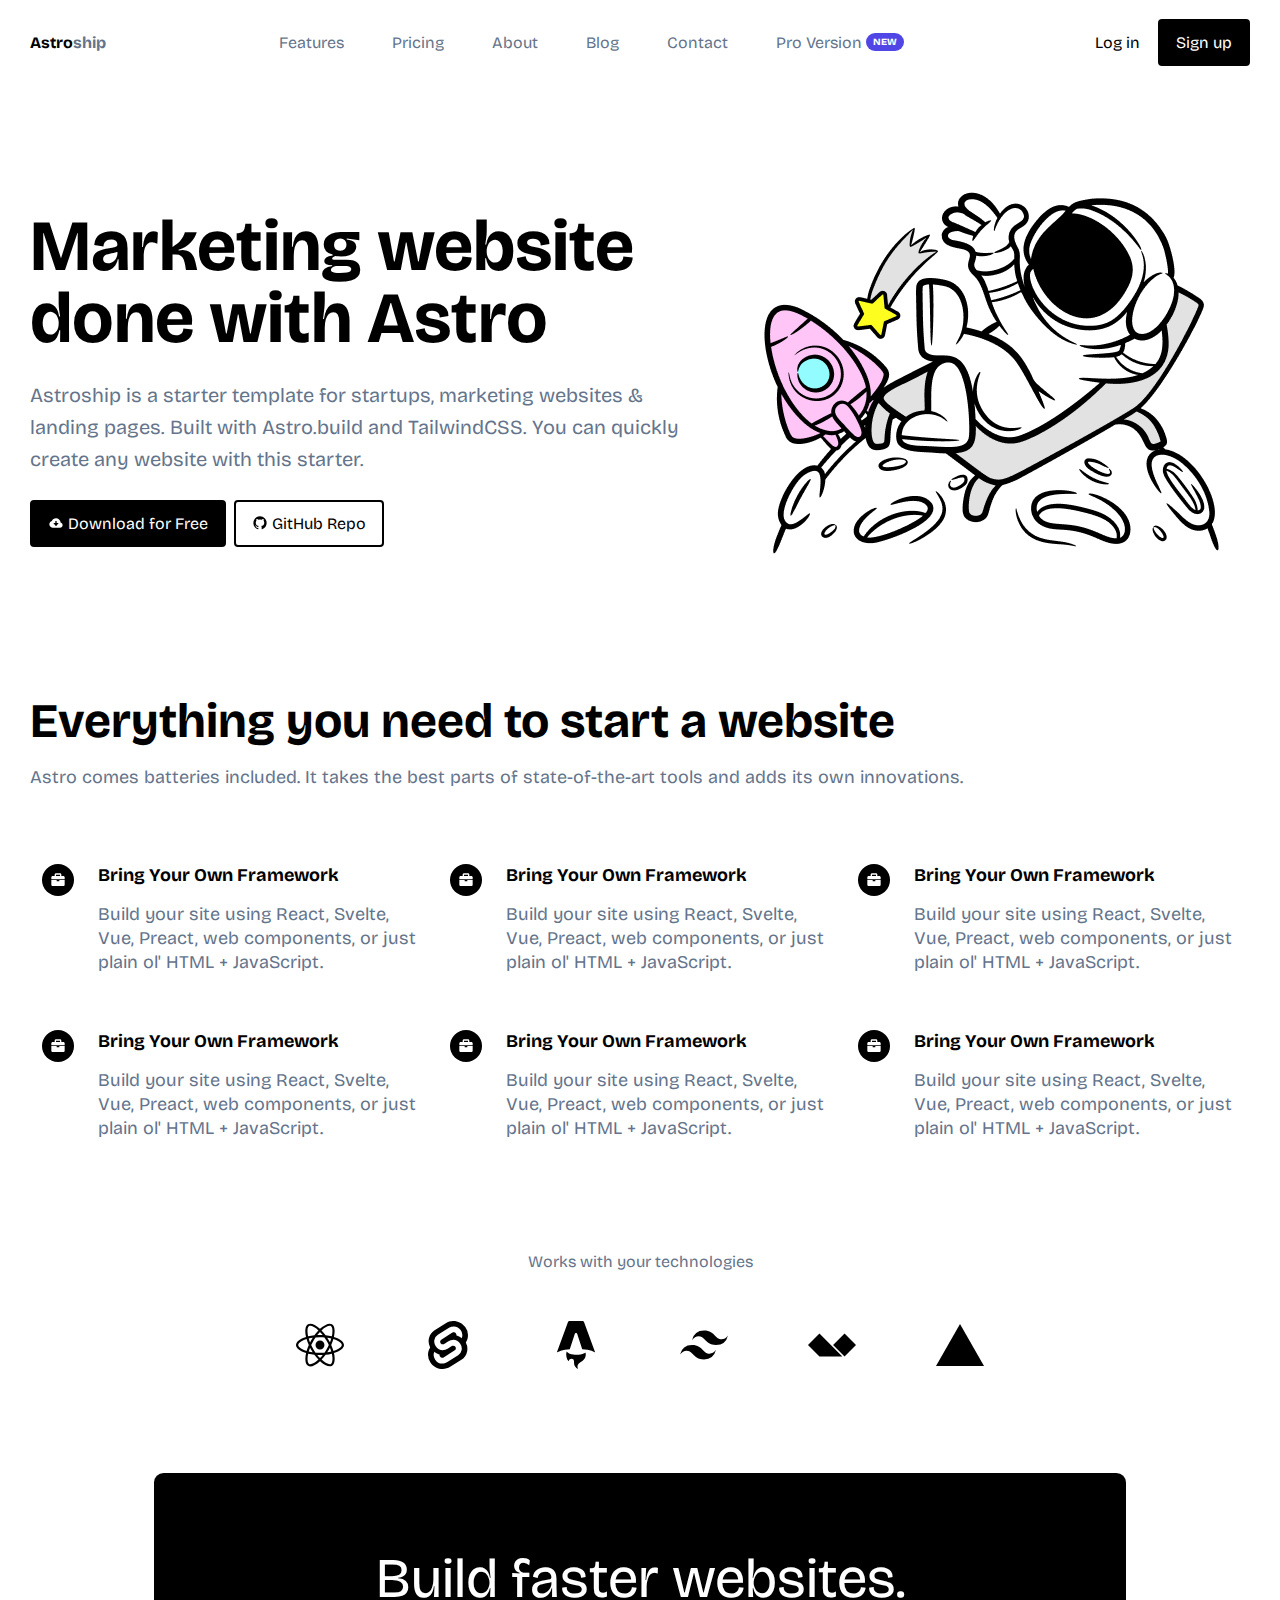
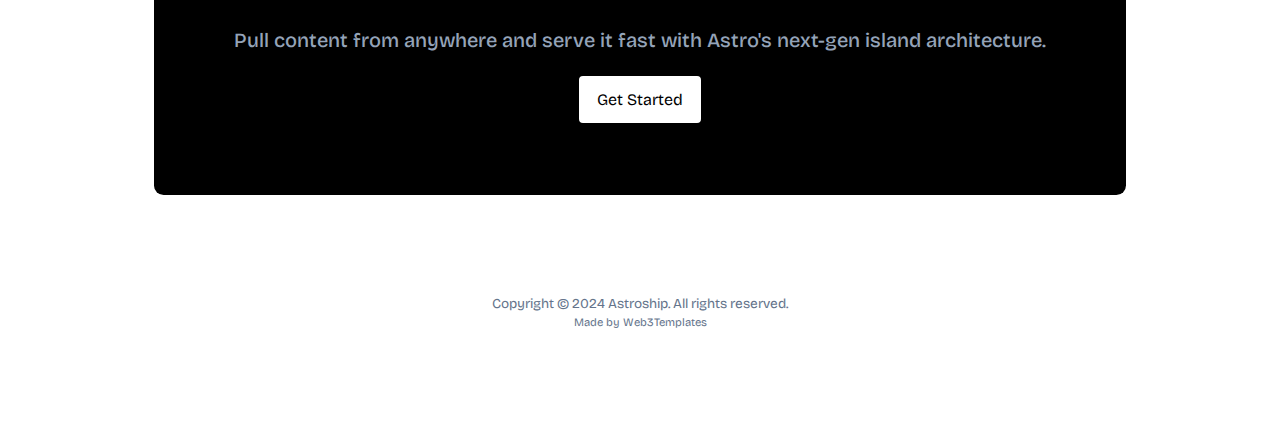
==== commit 62290d81: "added about page" ====
--- a/index.html
+++ b/index.html
@@ -25,7 +25,7 @@
                     <a href="/pricing">Pricing</a>
                 </div>
                 <div class="nav__menu-item">
-                    <a href="/about">About</a>
+                    <a href="/about.html">About</a>
                 </div>
                 <div class="nav__menu-item">
                     <a href="/blog">Blog</a>
--- a/css/index.css
+++ b/css/index.css
@@ -8,6 +8,7 @@
 
 /* Pages */
 @import url('./pages/homepage.css');
+@import url('./pages/about.css');
 
 /* Components */
 @import url('./components/buttons.css');
